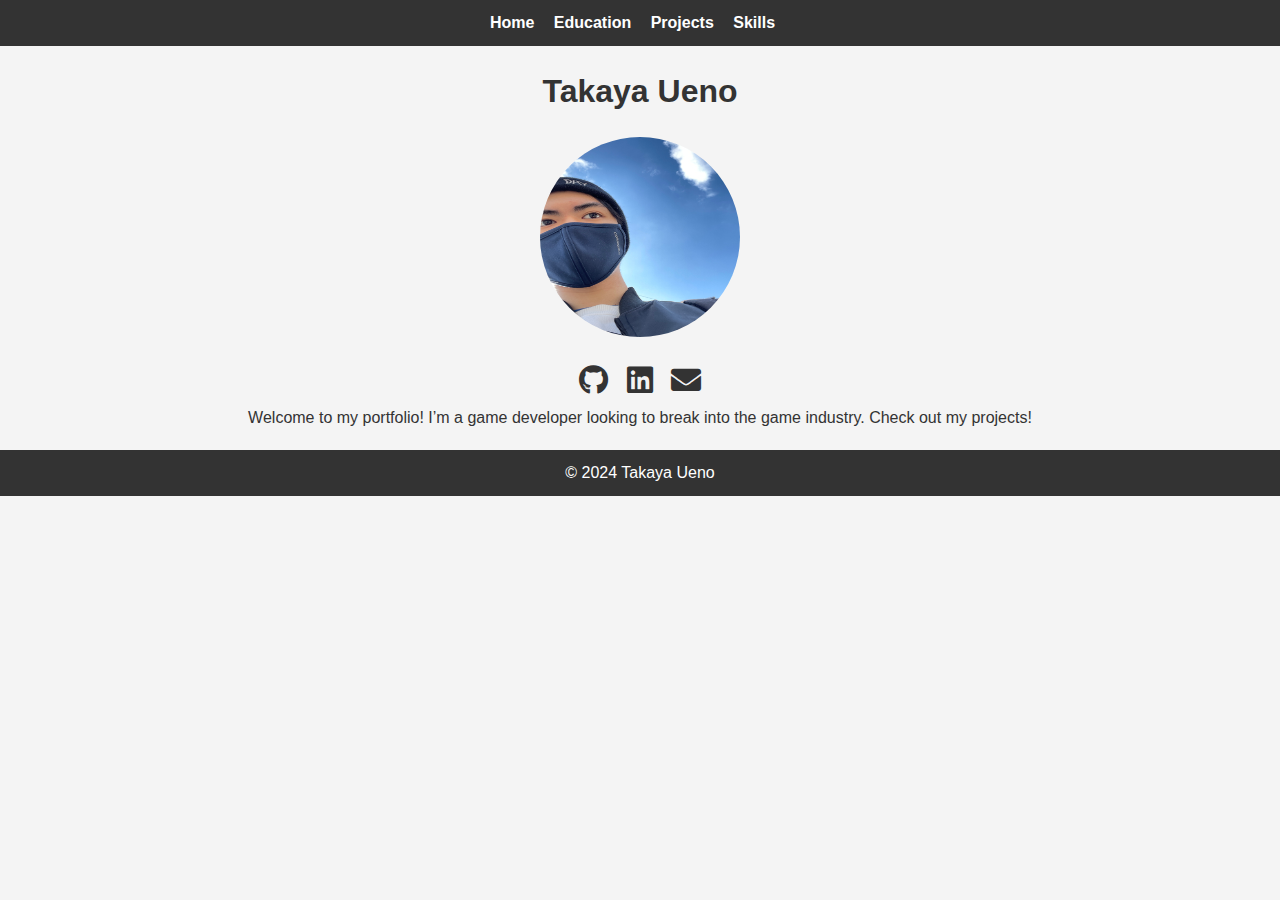
==== index.html @ c9064d14 "Simple layout" ====
<!DOCTYPE html>
<html lang="en">
<head>
    <meta charset="UTF-8">
    <meta name="viewport" content="width=device-width, initial-scale=1.0">
    <title>Portfolio - Home</title>
    <link rel="stylesheet" href="style.css">
    <link rel="stylesheet" href="https://cdnjs.cloudflare.com/ajax/libs/font-awesome/5.15.4/css/all.min.css">
</head>
<body>
    <header>
        <nav>
            <ul>
                <li><a href="index.html">Home</a></li>
                <li><a href="education.html">Education</a></li>
                <li><a href="projects.html">Projects</a></li>
                <li><a href="skills.html">Skills</a></li>
            </ul>
        </nav>
    </header>

    <main>
        <h1>Takaya Ueno</h1>
        <div class="profile-photo">
            <img src="main.jpg" alt="Takaya Ueno">
        </div>

        <div class="social-icons">
            <a href="https://github.com/santavalleytea" target="_blank">
                <i class="fab fa-github"></i>
            </a>
            <a href="https://www.linkedin.com/" target="_blank" class="social-link">
                <i class="fab fa-linkedin"></i>
            </a>
            <a href="mailto:your-email@example.com" class="social-link">
                <i class="fas fa-envelope"></i>
            </a>
        </div>
        <p>Welcome to my portfolio! I’m a game developer looking to break into the game industry. Check out my projects!</p>
    </main>

    <footer>
        <p>&copy; 2024 Takaya Ueno</p>
    </footer>
</body>
</html>
---- style.css ----
* {
    margin: 0;
    padding: 0;
    box-sizing: border-box;
}

body {
    font-family: Arial, sans-serif;
    background-color: #f4f4f4;
    color: #333;
    line-height: 1.6;
}

header {
    background-color: #333;
    color: #fff;
    padding: 10px 0;
}

nav ul {
    list-style: none;
    text-align: center;
}

nav ul li {
    display: inline;
    margin-right: 15px;
}

nav ul li a {
    color: #fff;
    text-decoration: none;
    font-weight: bold;
}

nav ul li a:hover {
    text-decoration: underline;
}

main {
    margin: 20px;
    text-align: center;
}

h1 {
    margin-bottom: 20px;
}

footer {
    text-align: center;
    margin-top: 20px;
    padding: 10px;
    background-color: #333;
    color: #fff;
}

.profile-photo img {
    width: 200px;
    height: 200px;
    border-radius: 50%;
    display: block;
    margin: 20px auto;
}

.social-icons a {
    margin: 0 5px;
    color: #333;
    font-size: 30px; /* Set the desired size for the icons */
    transition: transform 0.3s ease, color 0.3s ease;
    text-decoration: none;
}

.social-icons a:hover {
    transform: scale(1.1);
    color: #007bff; /* Change color on hover */
}

/* Education Section */
.education-section {
    margin: 20px;
}

.education-item {
    margin-bottom: 30px;
}

.education-item h2 {
    font-size: 1.5em;
    margin-bottom: 5px;
}

.education-item p {
    font-size: 1.1em;
    margin: 5px 0;
}
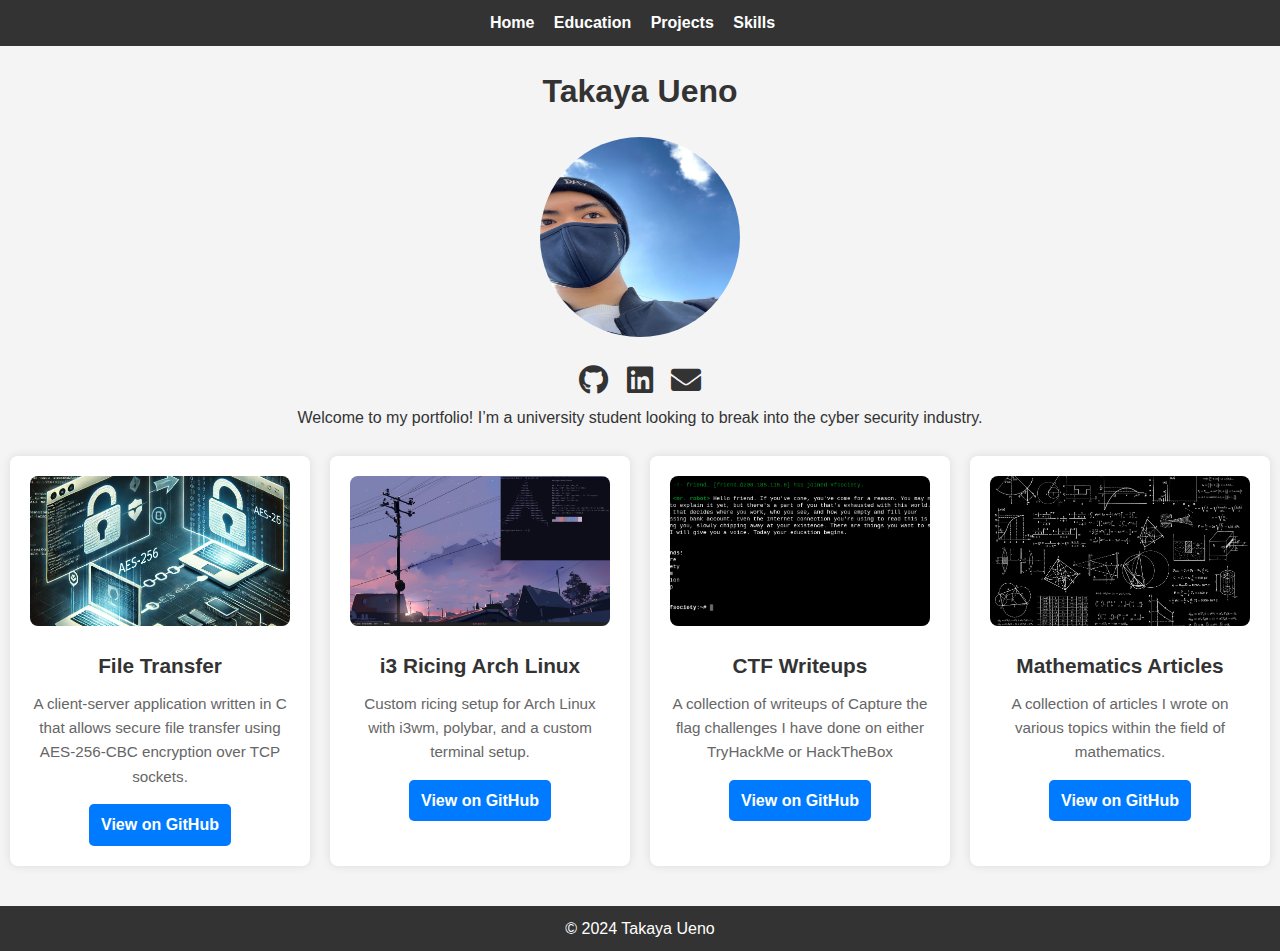
==== commit 901afacf: "Refined project section" ====
--- a/index.html
+++ b/index.html
@@ -22,21 +22,51 @@
     <main>
         <h1>Takaya Ueno</h1>
         <div class="profile-photo">
-            <img src="main.jpg" alt="Takaya Ueno">
+            <img src="img/main.jpg" alt="Takaya Ueno">
         </div>
 
         <div class="social-icons">
             <a href="https://github.com/santavalleytea" target="_blank">
                 <i class="fab fa-github"></i>
             </a>
-            <a href="https://www.linkedin.com/" target="_blank" class="social-link">
+            <a href="https://www.linkedin.com/in/takaya-ueno" target="_blank" class="social-link">
                 <i class="fab fa-linkedin"></i>
             </a>
-            <a href="mailto:your-email@example.com" class="social-link">
+            <a href="mailto:takayaueno0712@gmail.com" class="social-link">
                 <i class="fas fa-envelope"></i>
             </a>
         </div>
-        <p>Welcome to my portfolio! I’m a game developer looking to break into the game industry. Check out my projects!</p>
+        <p>Welcome to my portfolio! I’m a university student looking to break into the cyber security industry. </p>
+        <br>
+        <div class="projects-container">
+            <div class="project-card">
+                <img src="img/filetransfer.png" atl="File Transfer">
+                <h3>File Transfer</h3>
+                <p>A client-server application written in C that allows secure file transfer using AES-256-CBC encryption over TCP sockets.</p>
+                <a href="https://github.com/santavalleytea/File-Transfer" target="_blank">View on GitHub</a>
+            </div>
+
+            <div class="project-card">
+                <img src="img/arch.png" alt="i3 Ricing Arch Linux">
+                <h3>i3 Ricing Arch Linux</h3>
+                <p>Custom ricing setup for Arch Linux with i3wm, polybar, and a custom terminal setup.</p>
+                <a href="https://github.com/santavalleytea/i3ricing-archlinux" target="_blank">View on GitHub</a>
+            </div>
+
+            <div class="project-card">
+                <img src="img/ctf.png" alt="CTF Writeups">
+                <h3>CTF Writeups</h3>
+                <p>A collection of writeups of Capture the flag challenges I have done on either TryHackMe or HackTheBox</p>
+                <a href="https://github.com/santavalleytea/CTF-Solutions" target="_blank">View on GitHub</a>
+            </div>
+
+            <div class="project-card">
+                <img src="img/article.png" alt="Mathematics Articles">
+                <h3>Mathematics Articles</h3>
+                <p>A collection of articles I wrote on various topics within the field of mathematics.</p>
+                <a href="https://github.com/santavalleytea/Mathematics-Articles" target="_blank">View on GitHub</a>
+            </div>
+        </div>
     </main>
 
     <footer>
--- a/style.css
+++ b/style.css
@@ -9,6 +9,10 @@
     background-color: #f4f4f4;
     color: #333;
     line-height: 1.6;
+
+    display: flex;
+    flex-direction: column;
+    min-height: 100vh;
 }
 
 header {
@@ -38,6 +42,7 @@
 }
 
 main {
+    flex: 1;
     margin: 20px;
     text-align: center;
 }
@@ -94,3 +99,144 @@
     margin: 5px 0;
 }
 
+/* Projects Section */
+.projects-container {
+    display: grid;
+    grid-template-columns: repeat(auto-fit, minmax(250px, 1fr));
+    max-width: 1200px; /* Adjust based on your layout */
+    margin: 0 auto;
+    gap: 20px;
+    justify-content: center;
+}
+
+@media (min-width: 1024px) {
+    .projects-container {
+        grid-template-columns: repeat(4, 1fr); /* Forces 4 items per row */
+    }
+}
+
+@media (max-width: 1023px) {
+    .projects-container {
+        grid-template-columns: repeat(2, 1fr); /* 2 per row for smaller screens */
+    }
+}
+
+@media (max-width: 600px) {
+    .projects-container {
+        grid-template-columns: repeat(1, 1fr); /* 1 per row on small screens */
+    }
+}
+.project-card {
+    background: #fff;
+    border-radius: 8px;
+    box-shadow: 0 0 10px rgba(0, 0, 0, 0.1);
+    width: 300px;
+    padding: 20px;
+    text-align: center;
+    transition: transform 0.3s ease-in-out;
+}
+
+.project-card:hover {
+    transform: translateY(-5px);
+}
+
+.project-card img {
+    width: 100%;
+    height: 150px;
+    object-fit: cover;
+    border-radius: 8px;
+    margin-bottom: 15px;
+}
+
+.project-card h3 {
+    font-size: 1.3em;
+    margin-bottom: 10px;
+}
+
+.project-card p {
+    font-size: 0.95em;
+    color: #666;
+    margin-bottom: 15px;
+}
+
+.project-card a {
+    display: inline-block;
+    text-decoration: none;
+    background: #007bff;
+    color: #fff;
+    padding: 8px 12px;
+    border-radius: 5px;
+    font-weight: bold;
+    transition: background 0.3s ease-in-out;
+}
+
+.project-card a:hover {
+    background: #0056b3;
+}
+
+/* Button for View More Projects */
+.view-more {
+    display: block;
+    margin: 20px auto;
+    text-align: center;
+    font-size: 1.1em;
+    color: #007bff;
+    text-decoration: none;
+    font-weight: bold;
+    transition: color 0.3s ease-in-out;
+}
+
+.view-more:hover {
+    color: #0056b3;
+}
+
+/* Skills Section */
+.skills-container {
+    display: flex;
+    flex-wrap: wrap;
+    justify-content: center;
+    gap: 20px;
+    padding: 20px;
+    max-width: 1000px;
+    margin: 0 auto;
+}
+
+/* Category Cards */
+.skill-category-card {
+    background: #fff;
+    border-radius: 10px;
+    box-shadow: 0 0 10px rgba(0, 0, 0, 0.1);
+    width: 300px;
+    padding: 20px;
+    text-align: center;
+    transition: transform 0.3s ease-in-out;
+}
+
+.skill-category-card:hover {
+    transform: translateY(-5px);
+}
+
+.skill-category-card h2 {
+    font-size: 1.3em;
+    margin-bottom: 10px;
+}
+
+/* Skill Icons inside Cards */
+.skill-icons {
+    display: flex;
+    flex-wrap: wrap;
+    justify-content: center;
+    gap: 10px;
+}
+
+.skill-icons img {
+    width: 50px;
+    height: 50px;
+    transition: transform 0.3s ease-in-out;
+}
+
+.skill-icons img:hover {
+    transform: scale(1.1);
+}
+
+
